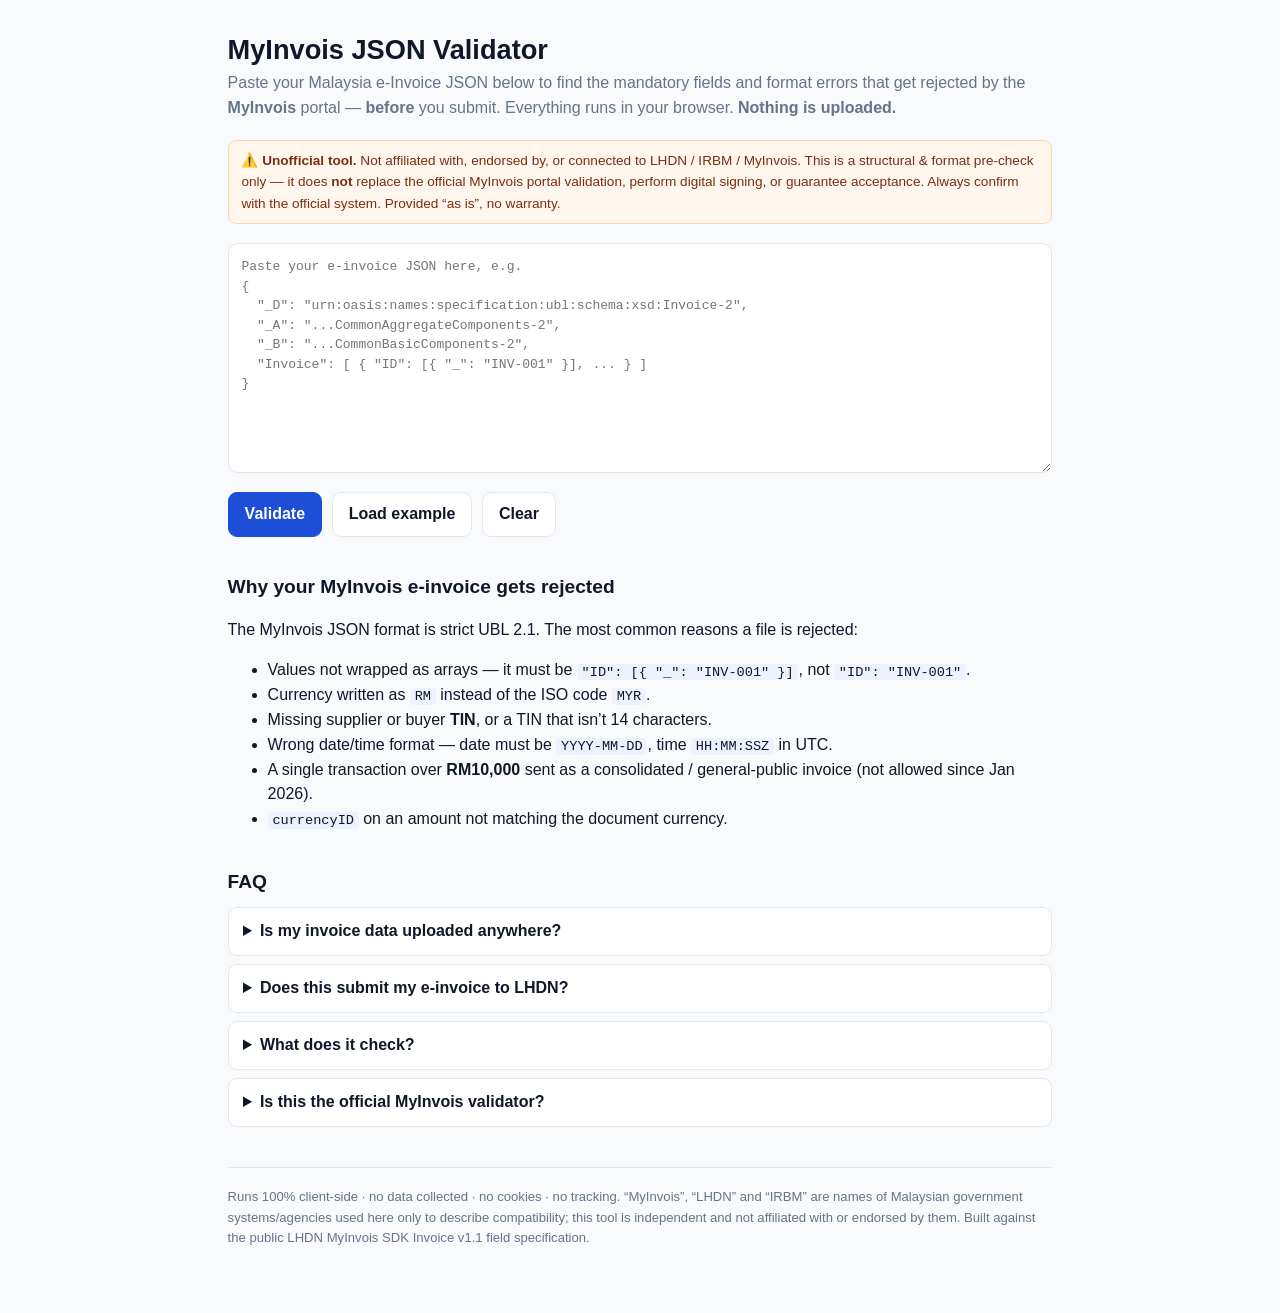
==== index.html @ 31730c4c "MyInvois e-invoice JSON validator" ====
<!doctype html>
<html lang="en">
<head>
<meta charset="utf-8">
<meta name="viewport" content="width=device-width, initial-scale=1">
<title>MyInvois JSON Validator — Check Malaysia e-Invoice File Before Submit (Free)</title>
<meta name="description" content="Free, private MyInvois e-Invoice JSON validator. Paste your Malaysia e-invoice JSON and instantly find the mandatory fields and format errors (RM vs MYR, TIN, dates) that the LHDN MyInvois portal rejects — checked entirely in your browser, nothing uploaded.">
<link rel="canonical" href="https://example.com/">
<meta property="og:title" content="MyInvois JSON Validator — Check your Malaysia e-Invoice before submitting">
<meta property="og:description" content="Find the field that gets your MyInvois e-invoice rejected, before you submit. 100% in-browser, no upload.">
<meta property="og:type" content="website">
<link rel="icon" href="data:image/svg+xml,<svg xmlns='http://www.w3.org/2000/svg' viewBox='0 0 100 100'><text y='.9em' font-size='90'>✅</text></svg>">
<style>
  :root { --ink:#0f172a; --muted:#64748b; --line:#e2e8f0; --bg:#f8fafc;
          --err:#dc2626; --errbg:#fef2f2; --warn:#b45309; --warnbg:#fffbeb; --ok:#16a34a; --okbg:#f0fdf4;
          --brand:#1d4ed8; }
  * { box-sizing: border-box; }
  body { font: 16px/1.55 -apple-system, BlinkMacSystemFont, "Segoe UI", Roboto, sans-serif;
         color: var(--ink); background: var(--bg); margin: 0; }
  main { max-width: 860px; margin: 0 auto; padding: 1.5rem 1.1rem 4rem; }
  h1 { font-size: 1.7rem; line-height: 1.2; margin: .6rem 0 .3rem; }
  h2 { font-size: 1.2rem; margin: 2.2rem 0 .6rem; }
  .lede { color: var(--muted); margin: 0 0 1.2rem; }
  .disclaimer { background: #fff7ed; border: 1px solid #fed7aa; color: #7c2d12;
                border-radius: 8px; padding: .6rem .8rem; font-size: .85rem; margin-bottom: 1.2rem; }
  textarea { width: 100%; min-height: 230px; font: 13px/1.5 ui-monospace, SFMono-Regular, Menlo, monospace;
             padding: .8rem; border: 1px solid var(--line); border-radius: 10px; resize: vertical; background: #fff; }
  textarea.drag { border-color: var(--brand); background: #eff6ff; }
  .row { display: flex; gap: .6rem; flex-wrap: wrap; margin: .7rem 0 0; }
  button { font: inherit; font-weight: 600; border: 1px solid var(--line); background: #fff; color: var(--ink);
           border-radius: 9px; padding: .55rem 1rem; cursor: pointer; }
  button.primary { background: var(--brand); border-color: var(--brand); color: #fff; }
  button:hover { filter: brightness(.97); }
  #results { margin-top: 1.2rem; }
  .summary { font-weight: 700; padding: .7rem .9rem; border-radius: 9px; margin-bottom: .7rem; }
  .summary.ok { background: var(--okbg); color: var(--ok); border: 1px solid #bbf7d0; }
  .summary.bad { background: var(--errbg); color: var(--err); border: 1px solid #fecaca; }
  .issue { display: grid; grid-template-columns: 70px 1fr; gap: .7rem; padding: .6rem .8rem;
           border-radius: 8px; margin-bottom: .4rem; font-size: .92rem; align-items: start; }
  .issue.error { background: var(--errbg); } .issue.warning { background: var(--warnbg); }
  .tag { font-size: .68rem; font-weight: 700; text-transform: uppercase; letter-spacing: .03em;
         padding: .15rem 0; }
  .issue.error .tag { color: var(--err); } .issue.warning .tag { color: var(--warn); }
  .path { font-family: ui-monospace, monospace; font-size: .82rem; color: var(--muted); display: block; margin-top: .2rem; }
  details { border: 1px solid var(--line); border-radius: 9px; padding: .3rem .9rem; margin: .5rem 0; background: #fff; }
  summary { cursor: pointer; font-weight: 600; padding: .4rem 0; }
  footer { border-top: 1px solid var(--line); margin-top: 2.5rem; padding-top: 1.2rem; color: var(--muted); font-size: .82rem; }
  a { color: var(--brand); }
  code { background: #eef2ff; padding: .05rem .3rem; border-radius: 4px; font-size: .85em; }
</style>
</head>
<body>
<main>
  <h1>MyInvois JSON Validator</h1>
  <p class="lede">Paste your Malaysia e-Invoice JSON below to find the mandatory fields and format errors
    that get rejected by the <strong>MyInvois</strong> portal — <strong>before</strong> you submit.
    Everything runs in your browser. <strong>Nothing is uploaded.</strong></p>

  <div class="disclaimer">
    ⚠️ <strong>Unofficial tool.</strong> Not affiliated with, endorsed by, or connected to LHDN / IRBM / MyInvois.
    This is a structural &amp; format pre-check only — it does <strong>not</strong> replace the official MyInvois
    portal validation, perform digital signing, or guarantee acceptance. Always confirm with the official system.
    Provided “as is”, no warranty.
  </div>

  <textarea id="json" spellcheck="false" placeholder='Paste your e-invoice JSON here, e.g.
{
  "_D": "urn:oasis:names:specification:ubl:schema:xsd:Invoice-2",
  "_A": "...CommonAggregateComponents-2",
  "_B": "...CommonBasicComponents-2",
  "Invoice": [ { "ID": [{ "_": "INV-001" }], ... } ]
}'></textarea>

  <div class="row">
    <button class="primary" id="run">Validate</button>
    <button id="sample">Load example</button>
    <button id="clear">Clear</button>
  </div>

  <div id="results" aria-live="polite"></div>

  <h2>Why your MyInvois e-invoice gets rejected</h2>
  <p>The MyInvois JSON format is strict UBL 2.1. The most common reasons a file is rejected:</p>
  <ul>
    <li>Values not wrapped as arrays — it must be <code>"ID": [{ "_": "INV-001" }]</code>, not <code>"ID": "INV-001"</code>.</li>
    <li>Currency written as <code>RM</code> instead of the ISO code <code>MYR</code>.</li>
    <li>Missing supplier or buyer <strong>TIN</strong>, or a TIN that isn’t 14 characters.</li>
    <li>Wrong date/time format — date must be <code>YYYY-MM-DD</code>, time <code>HH:MM:SSZ</code> in UTC.</li>
    <li>A single transaction over <strong>RM10,000</strong> sent as a consolidated / general-public invoice (not allowed since Jan 2026).</li>
    <li><code>currencyID</code> on an amount not matching the document currency.</li>
  </ul>

  <h2>FAQ</h2>
  <details><summary>Is my invoice data uploaded anywhere?</summary>
    <p>No. Validation runs entirely in your browser using JavaScript. Your JSON never leaves your device —
    there is no server and nothing is stored. You can disconnect from the internet and it still works.</p></details>
  <details><summary>Does this submit my e-invoice to LHDN?</summary>
    <p>No. This only checks the structure and format of your JSON. You still submit through the official MyInvois
    portal or API. This tool helps you catch errors first so the submission doesn’t bounce.</p></details>
  <details><summary>What does it check?</summary>
    <p>The wrapped UBL field format, presence of the mandatory Invoice v1.1 fields (ID, dates, type code, currency,
    supplier/buyer TIN &amp; registration ID, MSIC, address, line items, tax total, legal monetary total), and the
    common format mistakes the portal rejects. It does <em>not</em> verify digital signatures or do a live TIN lookup.</p></details>
  <details><summary>Is this the official MyInvois validator?</summary>
    <p>No. It is an independent, unofficial helper. The authoritative validation is always the official MyInvois system.</p></details>

  <footer>
    Runs 100% client-side · no data collected · no cookies · no tracking.
    “MyInvois”, “LHDN” and “IRBM” are names of Malaysian government systems/agencies used here only to describe
    compatibility; this tool is independent and not affiliated with or endorsed by them.
    Built against the public LHDN MyInvois SDK Invoice v1.1 field specification.
  </footer>
</main>

<!-- SEO: FAQ + software structured data -->
<script type="application/ld+json">
{ "@context":"https://schema.org","@type":"FAQPage","mainEntity":[
  {"@type":"Question","name":"Is my invoice data uploaded anywhere?","acceptedAnswer":{"@type":"Answer","text":"No. Validation runs entirely in your browser. Your JSON never leaves your device; there is no server and nothing is stored."}},
  {"@type":"Question","name":"Does this submit my e-invoice to LHDN?","acceptedAnswer":{"@type":"Answer","text":"No. It only checks the structure and format of your JSON. You still submit through the official MyInvois portal or API."}},
  {"@type":"Question","name":"What does the MyInvois JSON validator check?","acceptedAnswer":{"@type":"Answer","text":"The wrapped UBL field format, presence of mandatory Invoice v1.1 fields, and common format mistakes the portal rejects, such as RM vs MYR and invalid TIN length."}}
]}
</script>

<script src="validator.js"></script>
<script>
  const $ = (id) => document.getElementById(id);
  const ta = $("json");

  const SAMPLE = {
    "_D":"urn:oasis:names:specification:ubl:schema:xsd:Invoice-2",
    "_A":"urn:oasis:names:specification:ubl:schema:xsd:CommonAggregateComponents-2",
    "_B":"urn:oasis:names:specification:ubl:schema:xsd:CommonBasicComponents-2",
    "Invoice":[{
      "ID":[{"_":"INV-2026-001"}],
      "IssueDate":[{"_":"2026-06-20"}],
      "IssueTime":[{"_":"10:30:00Z"}],
      "InvoiceTypeCode":[{"_":"01","listVersionID":"1.1"}],
      "DocumentCurrencyCode":[{"_":"RM"}],
      "AccountingSupplierParty":[{"Party":[{
        "PartyLegalEntity":[{"RegistrationName":[{"_":"Contoh Sdn Bhd"}]}],
        "PartyIdentification":[{"ID":[{"_":"C1234567890","schemeID":"TIN"}]},{"ID":[{"_":"201901000005","schemeID":"BRN"}]}],
        "IndustryClassificationCode":[{"_":"62010","name":"Computer programming"}],
        "PostalAddress":[{"CityName":[{"_":"Kuala Lumpur"}],"Country":[{"IdentificationCode":[{"_":"MYS"}]}]}]
      }]}],
      "AccountingCustomerParty":[{"Party":[{
        "PartyLegalEntity":[{"RegistrationName":[{"_":"Ali bin Abu"}]}],
        "PartyIdentification":[{"ID":[{"_":"900101015523","schemeID":"NRIC"}]}],
        "PostalAddress":[{"CityName":[{"_":"Shah Alam"}],"Country":[{"IdentificationCode":[{"_":"MYS"}]}]}]
      }]}],
      "InvoiceLine":[{"Item":[{"Description":[{"_":"Consulting services"}]}],"LineExtensionAmount":[{"_":1000,"currencyID":"MYR"}]}],
      "TaxTotal":[{"TaxAmount":[{"_":0,"currencyID":"MYR"}]}],
      "LegalMonetaryTotal":[{"TaxExclusiveAmount":[{"_":1000,"currencyID":"MYR"}],"TaxInclusiveAmount":[{"_":1000,"currencyID":"MYR"}],"PayableAmount":[{"_":1000,"currencyID":"MYR"}]}]
    }]
  };
  // sample is deliberately imperfect (RM + missing buyer TIN) so the tool demonstrates real findings.

  function render(res) {
    const out = $("results");
    const cls = res.ok ? "ok" : "bad";
    let html = '<div class="summary ' + cls + '">' + (res.ok ? "✅ " : "❌ ") + esc(res.summary) + "</div>";
    for (const it of res.issues) {
      html += '<div class="issue ' + it.severity + '"><span class="tag">' + it.severity +
              '</span><div>' + esc(it.message) + '<span class="path">' + esc(it.path) + "</span></div></div>";
    }
    out.innerHTML = html;
  }
  function esc(s) { return String(s).replace(/[&<>"]/g, (c) => ({ "&":"&amp;","<":"&lt;",">":"&gt;",'"':"&quot;" }[c])); }

  $("run").onclick = () => {
    if (!ta.value.trim()) { $("results").innerHTML = '<div class="summary bad">Paste some JSON first.</div>'; return; }
    render(MyInvoisValidator.validate(ta.value));
  };
  $("sample").onclick = () => { ta.value = JSON.stringify(SAMPLE, null, 2); render(MyInvoisValidator.validate(ta.value)); };
  $("clear").onclick = () => { ta.value = ""; $("results").innerHTML = ""; };

  // drag & drop a .json file (still client-side; FileReader, no upload)
  ["dragover","dragleave","drop"].forEach((e) => ta.addEventListener(e, (ev) => {
    ev.preventDefault();
    ta.classList.toggle("drag", e === "dragover");
    if (e === "drop" && ev.dataTransfer.files[0]) {
      const fr = new FileReader();
      fr.onload = () => { ta.value = fr.result; render(MyInvoisValidator.validate(ta.value)); };
      fr.readAsText(ev.dataTransfer.files[0]);
    }
  }));
</script>
</body>
</html>
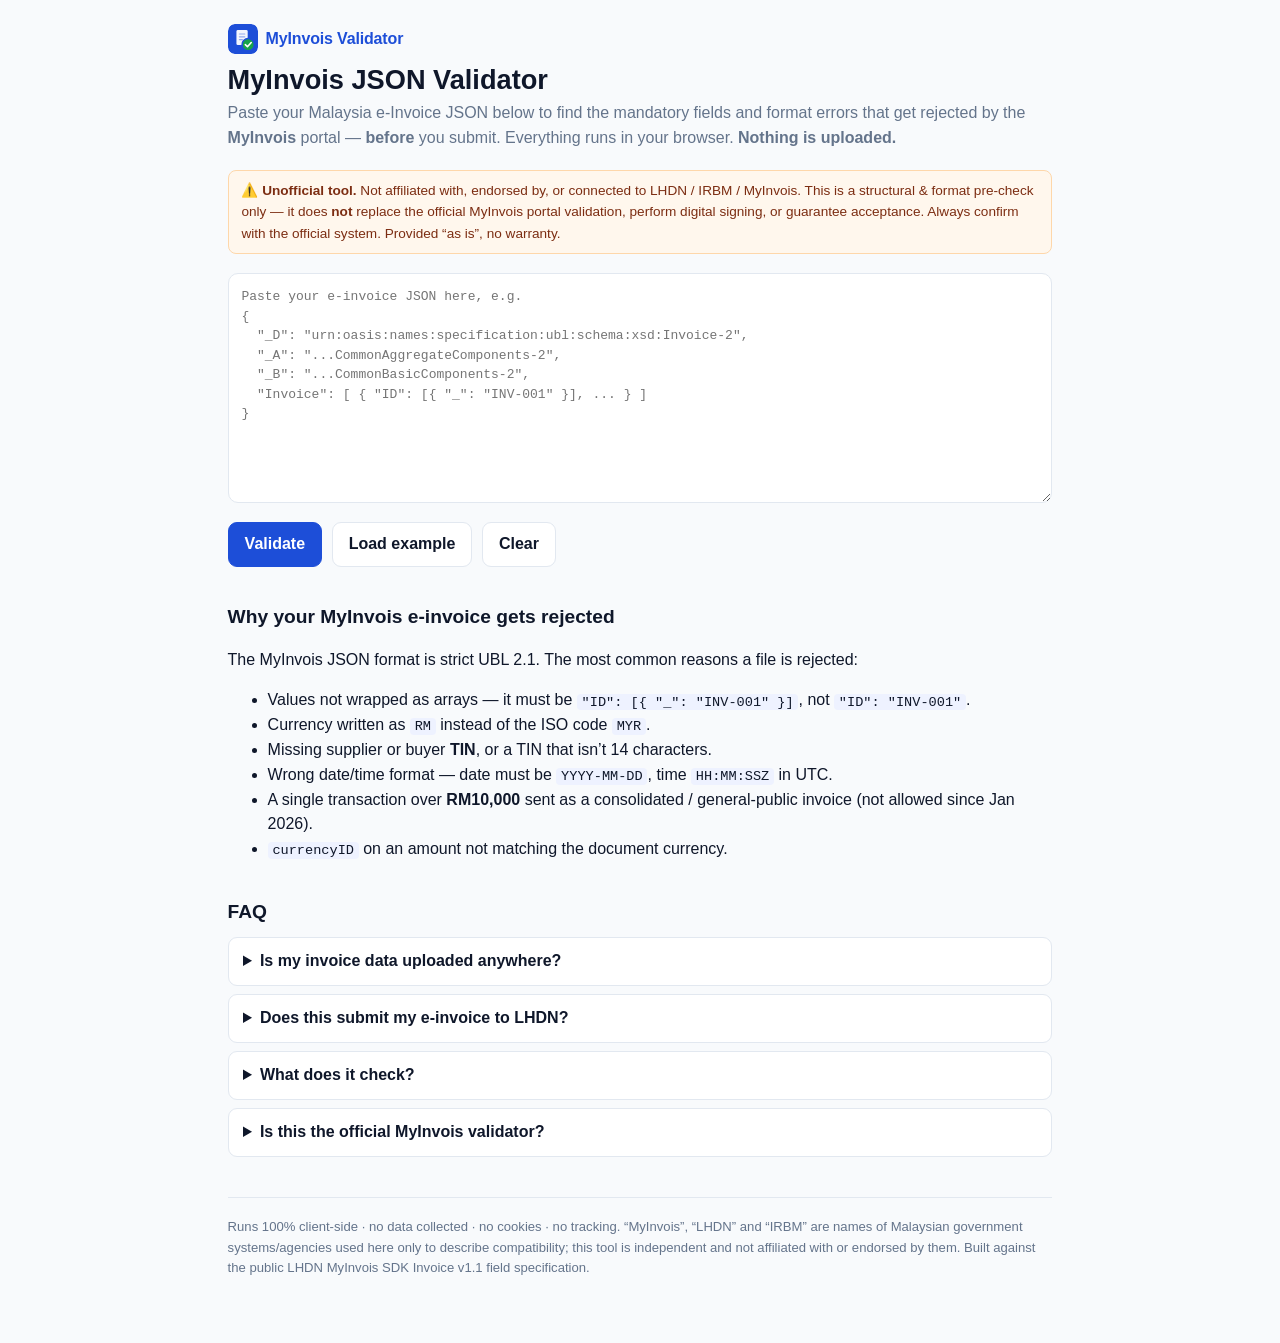
==== commit 5980c2db: "Deploy canonical URL, sitemap, robots, favicon + logo" ====
--- a/index.html
+++ b/index.html
@@ -5,11 +5,13 @@
 <meta name="viewport" content="width=device-width, initial-scale=1">
 <title>MyInvois JSON Validator — Check Malaysia e-Invoice File Before Submit (Free)</title>
 <meta name="description" content="Free, private MyInvois e-Invoice JSON validator. Paste your Malaysia e-invoice JSON and instantly find the mandatory fields and format errors (RM vs MYR, TIN, dates) that the LHDN MyInvois portal rejects — checked entirely in your browser, nothing uploaded.">
-<link rel="canonical" href="https://example.com/">
+<link rel="canonical" href="https://myinvois-validator.vercel.app/">
 <meta property="og:title" content="MyInvois JSON Validator — Check your Malaysia e-Invoice before submitting">
 <meta property="og:description" content="Find the field that gets your MyInvois e-invoice rejected, before you submit. 100% in-browser, no upload.">
 <meta property="og:type" content="website">
-<link rel="icon" href="data:image/svg+xml,<svg xmlns='http://www.w3.org/2000/svg' viewBox='0 0 100 100'><text y='.9em' font-size='90'>✅</text></svg>">
+<meta property="og:url" content="https://myinvois-validator.vercel.app/">
+<link rel="icon" href="favicon.svg" type="image/svg+xml">
+<meta name="theme-color" content="#1d4ed8">
 <style>
   :root { --ink:#0f172a; --muted:#64748b; --line:#e2e8f0; --bg:#f8fafc;
           --err:#dc2626; --errbg:#fef2f2; --warn:#b45309; --warnbg:#fffbeb; --ok:#16a34a; --okbg:#f0fdf4;
@@ -51,6 +53,10 @@
 </head>
 <body>
 <main>
+  <div style="display:flex;align-items:center;gap:.5rem;margin-bottom:.4rem">
+    <img src="favicon.svg" width="30" height="30" alt="" style="border-radius:7px">
+    <span style="font-weight:800;letter-spacing:-.01em;color:var(--brand)">MyInvois Validator</span>
+  </div>
   <h1>MyInvois JSON Validator</h1>
   <p class="lede">Paste your Malaysia e-Invoice JSON below to find the mandatory fields and format errors
     that get rejected by the <strong>MyInvois</strong> portal — <strong>before</strong> you submit.
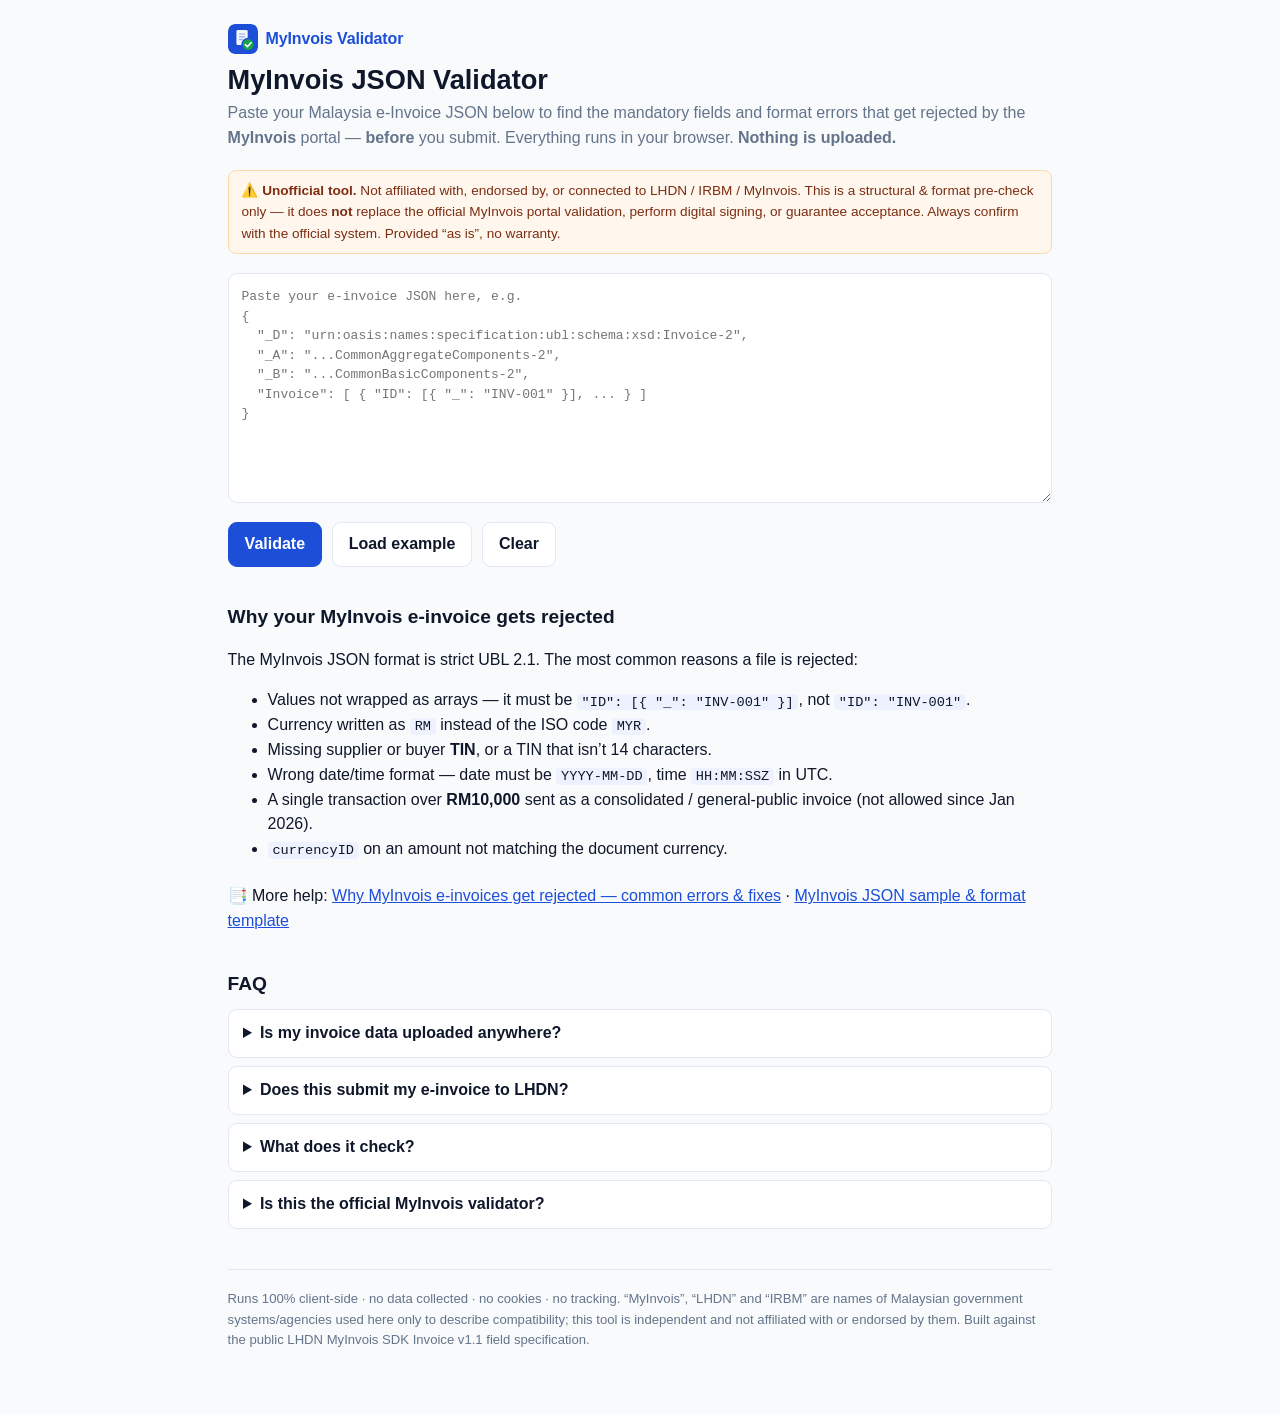
==== commit f2fc6d78: "Add Bing verification, error-codes + json-sample pages, internal links, sitemap" ====
--- a/index.html
+++ b/index.html
@@ -96,6 +96,8 @@
     <li><code>currencyID</code> on an amount not matching the document currency.</li>
   </ul>
 
+  <p style="margin-top:1.4rem">📑 More help: <a href="error-codes.html">Why MyInvois e-invoices get rejected — common errors &amp; fixes</a> · <a href="json-sample.html">MyInvois JSON sample &amp; format template</a></p>
+
   <h2>FAQ</h2>
   <details><summary>Is my invoice data uploaded anywhere?</summary>
     <p>No. Validation runs entirely in your browser using JavaScript. Your JSON never leaves your device —
